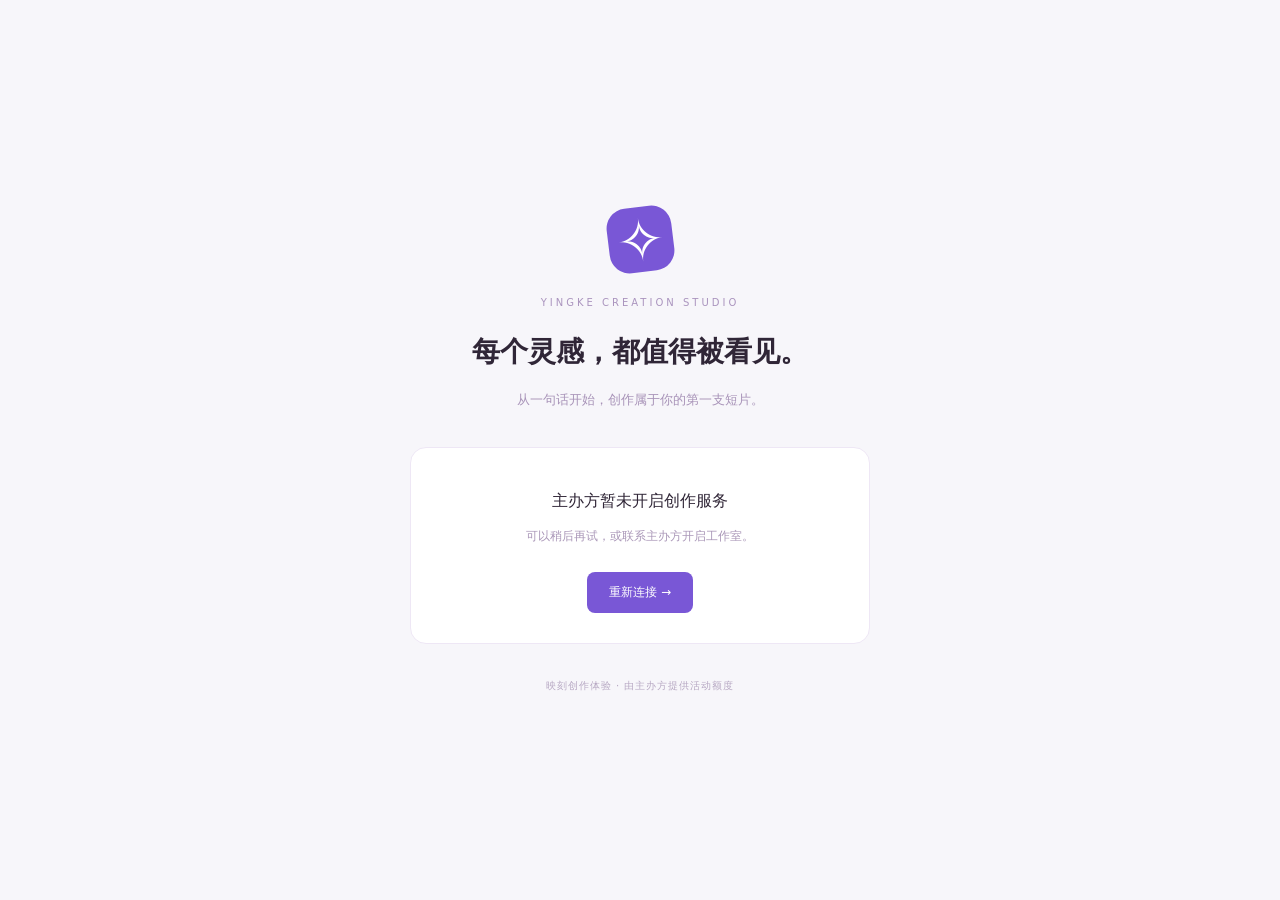
==== docs/index.html @ d2edd562 "Publish Yingke local-backed experience" ====
<!doctype html><html lang="zh-CN"><head><meta charset="utf-8"><meta name="viewport" content="width=device-width,initial-scale=1"><meta name="robots" content="noindex"><meta name="description" content="映刻 AIGC 创作体验，把灵感变成一支短片。"><title>映刻 · AIGC 创作体验</title><link rel="stylesheet" href="portal.css"><script src="portal.js" defer></script></head><body><main><div class="logo">✧</div><div class="eyebrow">YINGKE CREATION STUDIO</div><h1>每个灵感，都值得被看见。</h1><p>从一句话开始，创作属于你的第一支短片。</p><section><span class="spinner" id="spinner"></span><h2 id="status">正在连接创作工作室</h2><p id="message">即将进入体验，请稍候。</p><button id="retry" hidden>重新连接 →</button><a id="enter" hidden>进入创作工作室 →</a></section><footer>映刻创作体验 · 由主办方提供活动额度</footer></main></body></html>
---- docs/portal.css ----
*{box-sizing:border-box}body{margin:0;background:#f7f6fa;color:#302637;font-family:"Microsoft YaHei",system-ui,sans-serif;display:grid;place-items:center;min-height:100vh}main{text-align:center;width:min(650px,calc(100% - 35px));padding:50px 20px}.logo{display:grid;place-items:center;width:65px;height:65px;border-radius:20px;background:#7957d6;color:#fff;font-size:58px;margin:0 auto 25px;transform:rotate(-7deg)}.eyebrow{font-size:10px;letter-spacing:3px;color:#aa94be}h1{font-size:28px;line-height:1.7;margin:20px 0 10px}main>p{font-size:13px;color:#a893b8;line-height:1.8}section{background:#fff;border:1px solid #eee7f5;padding:30px 20px;border-radius:16px;margin:35px auto;max-width:460px}h2{font-size:16px;font-weight:550}section p{font-size:12px;line-height:1.9;color:#aa97b8}button,a{font:inherit;cursor:pointer;border:0;border-radius:8px;background:#7957d6;color:#fff;padding:12px 22px;display:inline-block;text-decoration:none;font-size:12px;margin-top:12px}[hidden]{display:none!important}.spinner{display:inline-block;height:26px;width:26px;border:2px solid #eee6fb;border-top-color:#7957d6;border-radius:50%;animation:spin 1s linear infinite}footer{font-size:10px;color:#b7a8c3;letter-spacing:1px}@keyframes spin{to{transform:rotate(360deg)}}@media(max-width:480px){h1{font-size:22px}main{padding:30px 10px}}
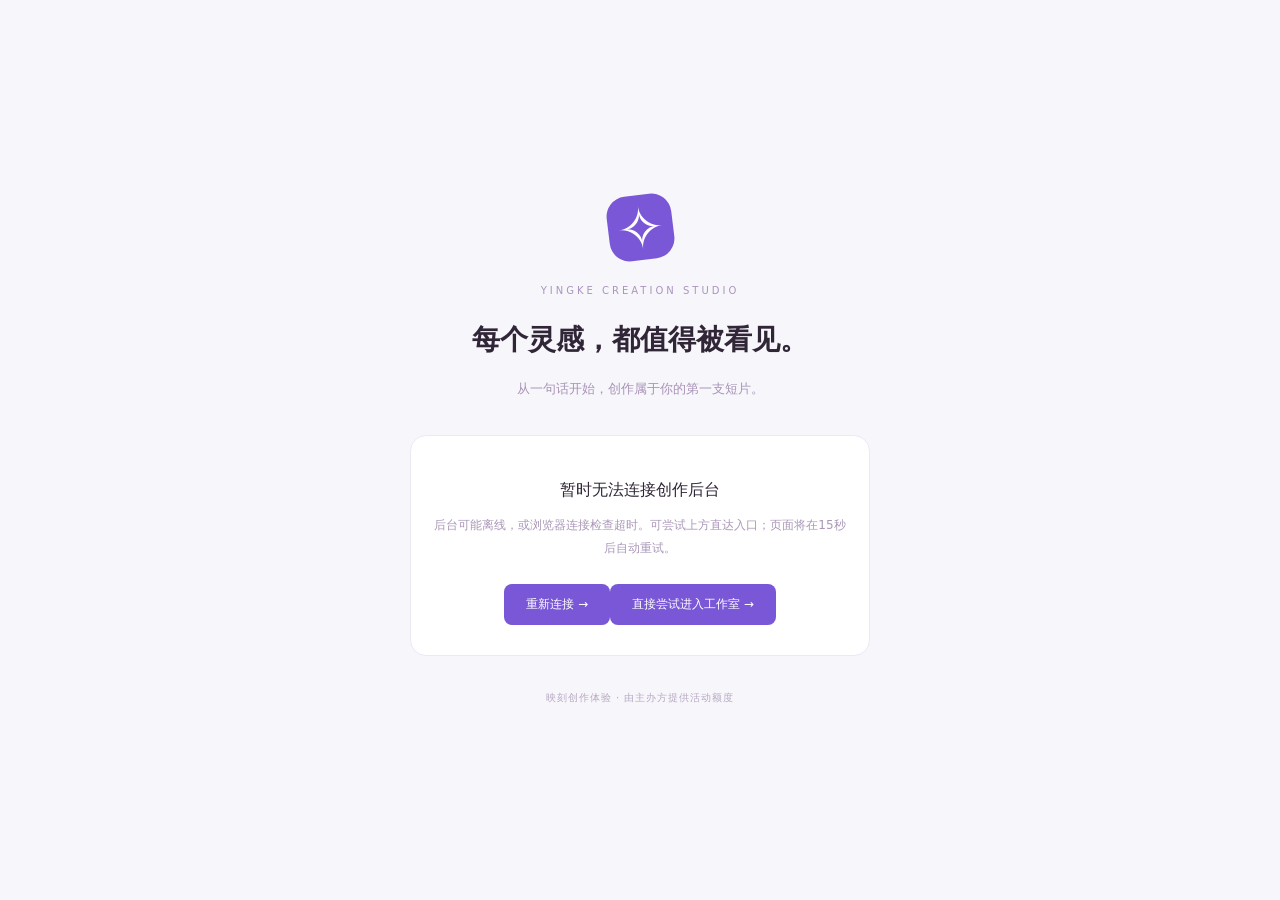
==== commit 6ace0acd: "Restore shared studio connection" ====
--- a/docs/index.html
+++ b/docs/index.html
@@ -1 +1 @@
-<!doctype html><html lang="zh-CN"><head><meta charset="utf-8"><meta name="viewport" content="width=device-width,initial-scale=1"><meta name="robots" content="noindex"><meta name="description" content="映刻 AIGC 创作体验，把灵感变成一支短片。"><title>映刻 · AIGC 创作体验</title><link rel="stylesheet" href="portal.css"><script src="portal.js" defer></script></head><body><main><div class="logo">✧</div><div class="eyebrow">YINGKE CREATION STUDIO</div><h1>每个灵感，都值得被看见。</h1><p>从一句话开始，创作属于你的第一支短片。</p><section><span class="spinner" id="spinner"></span><h2 id="status">正在连接创作工作室</h2><p id="message">即将进入体验，请稍候。</p><button id="retry" hidden>重新连接 →</button><a id="enter" hidden>进入创作工作室 →</a></section><footer>映刻创作体验 · 由主办方提供活动额度</footer></main></body></html>
+<!doctype html><html lang="zh-CN"><head><meta charset="utf-8"><meta name="viewport" content="width=device-width,initial-scale=1"><meta name="robots" content="noindex"><meta name="description" content="映刻 AIGC 创作体验，把灵感变成一支短片。"><title>映刻 · AIGC 创作体验</title><link rel="stylesheet" href="portal.css"><script src="portal.js?v=connection-recovery-20261030" defer></script></head><body><main><div class="logo">✧</div><div class="eyebrow">YINGKE CREATION STUDIO</div><h1>每个灵感，都值得被看见。</h1><p>从一句话开始，创作属于你的第一支短片。</p><section><span class="spinner" id="spinner"></span><h2 id="status">正在连接创作工作室</h2><p id="message">即将进入体验，请稍候。</p><button id="retry" hidden>重新连接 →</button><a id="enter" hidden>进入创作工作室 →</a></section><footer>映刻创作体验 · 由主办方提供活动额度</footer></main></body></html>
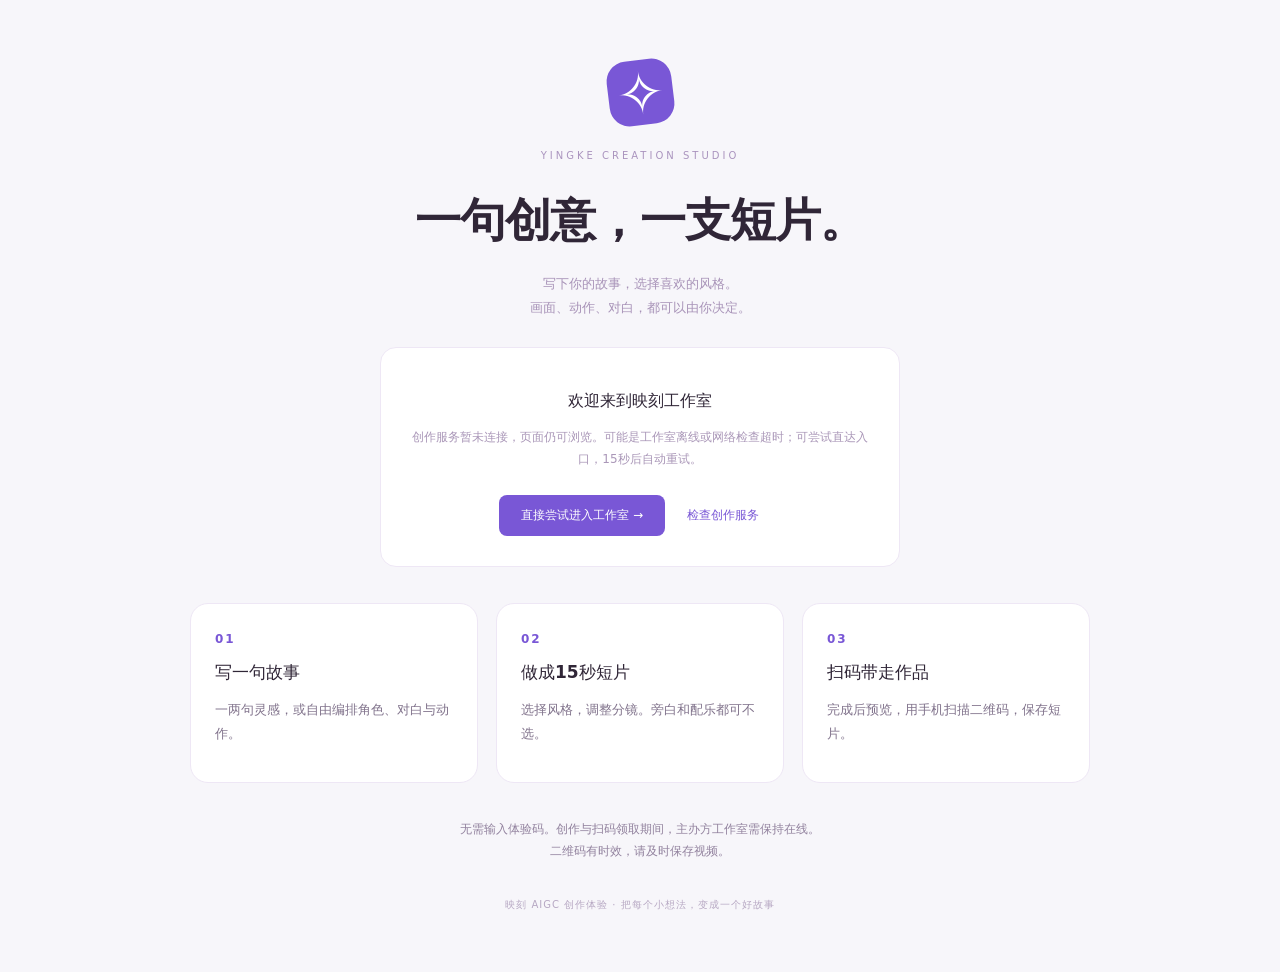
==== commit 342bbd11: "Restore shared studio connection" ====
--- a/docs/index.html
+++ b/docs/index.html
@@ -1 +1,6 @@
-<!doctype html><html lang="zh-CN"><head><meta charset="utf-8"><meta name="viewport" content="width=device-width,initial-scale=1"><meta name="robots" content="noindex"><meta name="description" content="映刻 AIGC 创作体验，把灵感变成一支短片。"><title>映刻 · AIGC 创作体验</title><link rel="stylesheet" href="portal.css"><script src="portal.js?v=connection-recovery-20261030" defer></script></head><body><main><div class="logo">✧</div><div class="eyebrow">YINGKE CREATION STUDIO</div><h1>每个灵感，都值得被看见。</h1><p>从一句话开始，创作属于你的第一支短片。</p><section><span class="spinner" id="spinner"></span><h2 id="status">正在连接创作工作室</h2><p id="message">即将进入体验，请稍候。</p><button id="retry" hidden>重新连接 →</button><a id="enter" hidden>进入创作工作室 →</a></section><footer>映刻创作体验 · 由主办方提供活动额度</footer></main></body></html>
+<!doctype html>
+<html lang="zh-CN"><head><meta charset="utf-8"><meta name="viewport" content="width=device-width,initial-scale=1"><meta name="robots" content="noindex"><meta name="description" content="映刻：从一句创意到15秒AI短片，完成后手机扫码领取。"><title>映刻 · AIGC 创作体验</title><link rel="stylesheet" href="portal.css?v=studio-home-20261101"><script src="portal.js?v=studio-home-20261101" defer></script></head>
+<body><main><div class="logo">✧</div><div class="eyebrow">YINGKE CREATION STUDIO</div><h1>一句创意，一支短片。</h1><p>写下你的故事，选择喜欢的风格。<br>画面、动作、对白，都可以由你决定。</p>
+<section class="entry"><span class="spinner" id="spinner"></span><h2 id="status">欢迎来到映刻工作室</h2><p id="message">正在检查创作服务，页面内容可随时浏览。</p><a id="enter" hidden>开始创作 →</a><button id="retry" hidden>检查创作服务</button><noscript><p>请开启浏览器JavaScript以连接创作服务。</p></noscript></section>
+<div class="steps"><article><b>01</b><h2>写一句故事</h2><p>一两句灵感，或自由编排角色、对白与动作。</p></article><article><b>02</b><h2>做成15秒短片</h2><p>选择风格，调整分镜。旁白和配乐都可不选。</p></article><article><b>03</b><h2>扫码带走作品</h2><p>完成后预览，用手机扫描二维码，保存短片。</p></article></div>
+<p class="note">无需输入体验码。创作与扫码领取期间，主办方工作室需保持在线。<br>二维码有时效，请及时保存视频。</p><footer>映刻 AIGC 创作体验 · 把每个小想法，变成一个好故事</footer></main></body></html>
--- a/docs/portal.css
+++ b/docs/portal.css
@@ -1 +1,3 @@
-*{box-sizing:border-box}body{margin:0;background:#f7f6fa;color:#302637;font-family:"Microsoft YaHei",system-ui,sans-serif;display:grid;place-items:center;min-height:100vh}main{text-align:center;width:min(650px,calc(100% - 35px));padding:50px 20px}.logo{display:grid;place-items:center;width:65px;height:65px;border-radius:20px;background:#7957d6;color:#fff;font-size:58px;margin:0 auto 25px;transform:rotate(-7deg)}.eyebrow{font-size:10px;letter-spacing:3px;color:#aa94be}h1{font-size:28px;line-height:1.7;margin:20px 0 10px}main>p{font-size:13px;color:#a893b8;line-height:1.8}section{background:#fff;border:1px solid #eee7f5;padding:30px 20px;border-radius:16px;margin:35px auto;max-width:460px}h2{font-size:16px;font-weight:550}section p{font-size:12px;line-height:1.9;color:#aa97b8}button,a{font:inherit;cursor:pointer;border:0;border-radius:8px;background:#7957d6;color:#fff;padding:12px 22px;display:inline-block;text-decoration:none;font-size:12px;margin-top:12px}[hidden]{display:none!important}.spinner{display:inline-block;height:26px;width:26px;border:2px solid #eee6fb;border-top-color:#7957d6;border-radius:50%;animation:spin 1s linear infinite}footer{font-size:10px;color:#b7a8c3;letter-spacing:1px}@keyframes spin{to{transform:rotate(360deg)}}@media(max-width:480px){h1{font-size:22px}main{padding:30px 10px}}
+*{box-sizing:border-box}body{margin:0;background:#f7f6fa;color:#302637;font-family:"Microsoft YaHei",system-ui,sans-serif;display:grid;place-items:center;min-height:100vh}main{text-align:center;width:min(650px,calc(100% - 35px));padding:50px 20px}.logo{display:grid;place-items:center;width:65px;height:65px;border-radius:20px;background:#7957d6;color:#fff;font-size:58px;margin:0 auto 25px;transform:rotate(-7deg)}.eyebrow{font-size:10px;letter-spacing:3px;color:#aa94be}h1{font-size:28px;line-height:1.7;margin:20px 0 10px}main>p{font-size:13px;color:#a893b8;line-height:1.8}section{background:#fff;border:1px solid #eee7f5;padding:30px 20px;border-radius:16px;margin:35px auto;max-width:460px}h2{font-size:16px;font-weight:550}section p{font-size:12px;line-height:1.9;color:#aa97b8}button,a{font:inherit;cursor:pointer;border:0;border-radius:8px;background:#7957d6;color:#fff;padding:12px 22px;display:inline-block;text-decoration:none;font-size:12px;margin-top:12px}[hidden]{display:none!important}.spinner{display:inline-block;height:26px;width:26px;border:2px solid #eee6fb;border-top-color:#7957d6;border-radius:50%;animation:spin 1s linear infinite}footer{font-size:10px;color:#b7a8c3;letter-spacing:1px}@keyframes spin{to{transform:rotate(360deg)}}@media(max-width:480px){h1{font-size:22px}main{padding:30px 10px}}
+
+main{width:min(940px,calc(100% - 32px));padding:60px 20px}h1{font-size:clamp(28px,4vw,46px);letter-spacing:-1px}.entry{margin:28px auto;max-width:520px}.steps{display:grid;grid-template-columns:repeat(3,minmax(0,1fr));gap:18px;text-align:left;margin:36px 0}.steps article{background:#fff;border:1px solid #eee7f5;border-radius:18px;padding:24px}.steps b{color:#7957d6;font-size:12px;letter-spacing:2px}.steps h2{font-size:17px}.steps p{font-size:13px;line-height:1.8;color:#81738c}.note{font-size:12px;line-height:1.8;color:#92829e}#retry{background:transparent;color:#7957d6}footer{margin-top:36px}@media(max-width:600px){main{padding:35px 8px}.steps{grid-template-columns:1fr;gap:12px}.steps article{padding:20px}}
